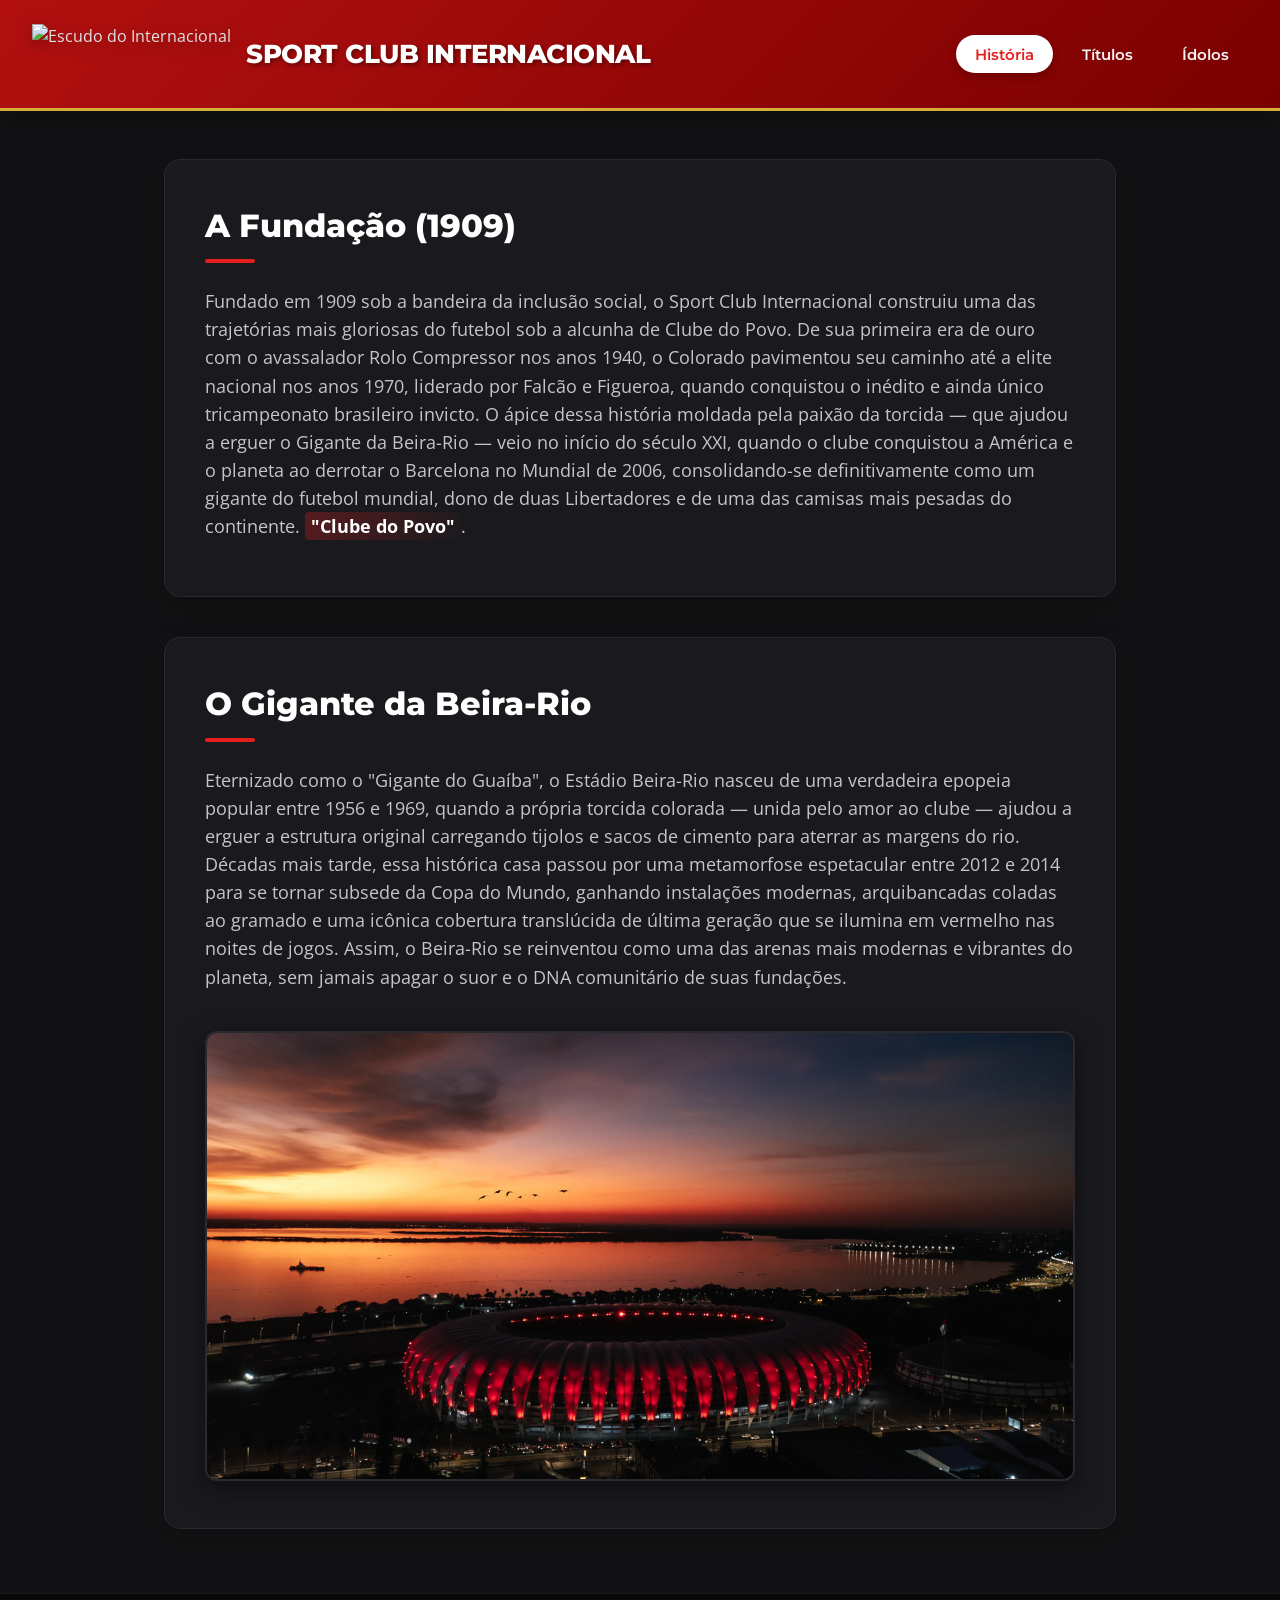
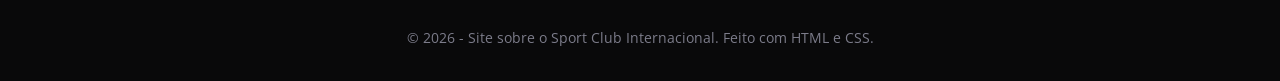
==== index.html @ 6396a7d0 "SITE INTER" ====
<!DOCTYPE html>
<html lang="pt-BR">
<head>
    <meta charset="UTF-8">
    <meta name="viewport" content="width=device-width, initial-scale=1.0">
    <title>Sport Club Internacional - História</title>
    <link rel="stylesheet" href="inter.css">
</head>
<body>

    <header>
        <div class="logo-container">
            <img src="escudo.png" alt="Escudo do Internacional" class="logo">
            <h1>Sport Club Internacional</h1>
        </div>
        <nav>
            <ul>
                <li><a href="index.html" class="active">História</a></li>
                <li><a href="titulos.html">Títulos</a></li>
                <li><a href="idolos.html">Ídolos</a></li>
            </ul>
        </nav>
    </header>

    <main>
        <section>
            <h2>A Fundação (1909)</h2>
            <p>Fundado em 1909 sob a bandeira da inclusão social, o Sport Club Internacional construiu uma das trajetórias mais gloriosas do futebol sob a alcunha de Clube do Povo. De sua primeira era de ouro com o avassalador Rolo Compressor nos anos 1940, o Colorado pavimentou seu caminho até a elite nacional nos anos 1970, liderado por Falcão e Figueroa, quando conquistou o inédito e ainda único tricampeonato brasileiro invicto. O ápice dessa história moldada pela paixão da torcida — que ajudou a erguer o Gigante da Beira-Rio — veio no início do século XXI, quando o clube conquistou a América e o planeta ao derrotar o Barcelona no Mundial de 2006, consolidando-se definitivamente como um gigante do futebol mundial, dono de duas Libertadores e de uma das camisas mais pesadas do continente. <strong>"Clube do Povo"</strong>.</p>
        </section>

        <section>
            <h2>O Gigante da Beira-Rio</h2>
            <p> Eternizado como o "Gigante do Guaíba", o Estádio Beira-Rio nasceu de uma verdadeira epopeia popular entre 1956 e 1969, quando a própria torcida colorada — unida pelo amor ao clube — ajudou a erguer a estrutura original carregando tijolos e sacos de cimento para aterrar as margens do rio. Décadas mais tarde, essa histórica casa passou por uma metamorfose espetacular entre 2012 e 2014 para se tornar subsede da Copa do Mundo, ganhando instalações modernas, arquibancadas coladas ao gramado e uma icônica cobertura translúcida de última geração que se ilumina em vermelho nas noites de jogos. Assim, o Beira-Rio se reinventou como uma das arenas mais modernas e vibrantes do planeta, sem jamais apagar o suor e o DNA comunitário de suas fundações.</p>
            <img src="beira_rio_-_jun_2023-1.jpg" alt="Estádio Beira-Rio Iluminado" class="img-conteudo">
        </section>
    </main>

    <footer>
        <p>&copy; 2026 - Site sobre o Sport Club Internacional. Feito com HTML e CSS.</p>
    </footer>

</body>
</html>
---- inter.css ----
@import url('https://fonts.googleapis.com/css2?family=Montserrat:wght@400;600;800&family=Open+Sans:wght@400;600&display=swap');

* {
    margin: 0;
    padding: 0;
    box-sizing: border-box;
}

body {
    background-color: #121214; 
    color: #e1e1e6;
    font-family: 'Open Sans', sans-serif;
    line-height: 1.6;
    overflow-x: hidden;
}


header {
    background: linear-gradient(135deg, #b31010 0%, #7a0000 100%);
    padding: 1.5rem 2rem;
    position: sticky;
    top: 0;
    z-index: 1000;
    box-shadow: 0 4px 20px rgba(0, 0, 0, 0.4);
    display: flex;
    justify-content: space-between;
    align-items: center;
    border-bottom: 3px solid #d4af37; 
}

.logo-container {
    display: flex;
    align-items: center;
    gap: 15px;
}

.logo {
    height: 60px;
    width: auto;
    filter: drop-shadow(0px 4px 8px rgba(0,0,0,0.3));
    transition: transform 0.3s ease;
}

.logo:hover {
    transform: rotate(5deg) scale(1.05);
}

header h1 {
    font-family: 'Montserrat', sans-serif;
    font-weight: 800;
    font-size: 1.6rem;
    color: #ffffff;
    letter-spacing: -0.5px;
    text-transform: uppercase;
    text-shadow: 2px 2px 4px rgba(0, 0, 0, 0.4);
}

nav ul {
    list-style: none;
    display: flex;
    gap: 10px;
}

nav ul li a {
    text-decoration: none;
    color: #f5f5f5;
    font-family: 'Montserrat', sans-serif;
    font-weight: 600;
    padding: 0.6rem 1.2rem;
    border-radius: 20px;
    transition: all 0.3s ease;
    font-size: 0.95rem;
}

nav ul li a:hover {
    background-color: rgba(255, 255, 255, 0.15);
    color: #ffffff;
}


nav ul li a.active {
    background-color: #ffffff;
    color: #e51e1e;
    box-shadow: 0 4px 10px rgba(0,0,0,0.2);
}


main {
    max-width: 1000px;
    margin: 3rem auto;
    padding: 0 1.5rem;
    display: flex;
    flex-direction: column;
    gap: 2.5rem;
}

section {
    background-color: #1a1a1e; 
    border: 1px solid #29292e;
    padding: 2.5rem;
    border-radius: 16px;
    box-shadow: 0 10px 30px rgba(0, 0, 0, 0.2);
    transition: transform 0.3s ease, border-color 0.3s ease;
}

section:hover {
    transform: translateY(-5px);
    border-color: #b31010;
}


section h2 {
    font-family: 'Montserrat', sans-serif;
    font-weight: 800;
    font-size: 2rem;
    color: #ffffff;
    margin-bottom: 1.5rem;
    position: relative;
    display: inline-block;
}

section h2::after {
    content: '';
    display: block;
    width: 50px;
    height: 4px;
    background-color: #e51e1e;
    margin-top: 8px;
    border-radius: 2px;
    transition: width 0.3s ease;
}

section:hover h2::after {
    width: 100%;
}

section h3 {
    font-family: 'Montserrat', sans-serif;
    font-weight: 600;
    font-size: 1.3rem;
    color: #d4af37; 
    margin-top: 2rem;
    margin-bottom: 0.5rem;
}

section p {
    color: #c4c4cc;
    font-size: 1.1rem;
    margin-bottom: 1rem;
}

section strong {
    color: #ffffff;
    background: linear-gradient(120deg, rgba(229,30,30,0.3) 0%, rgba(229,30,30,0) 100%);
    padding: 2px 6px;
    border-radius: 4px;
}


section ul {
    list-style: none;
    margin: 1.5rem 0;
}

section ul li {
    background-color: #202024;
    margin-bottom: 0.8rem;
    padding: 1rem 1.5rem;
    border-radius: 8px;
    border-left: 4px solid #e51e1e;
    font-size: 1.05rem;
    transition: transform 0.2s ease;
}

section ul li:hover {
    transform: translateX(8px);
    background-color: #29292e;
}

section ul li strong {
    background: none;
    padding: 0;
    color: #d4af37; 
}


.img-conteudo {
    width: 100%;
    max-height: 450px;
    object-fit: cover;
    border-radius: 12px;
    margin-top: 1.5rem;
    border: 2px solid #29292e;
    box-shadow: 0 8px 24px rgba(0,0,0,0.5);
    transition: all 0.4s ease;
}

.img-conteudo:hover {
    border-color: #e51e1e;
    filter: brightness(1.1);
}


.link-externo {
    text-align: center;
    background: #121214;
    border: 1px dashed #323238;
}

.link-externo p {
    margin-bottom: 0;
}

.link-externo a {
    display: inline-block;
    background-color: #e51e1e;
    color: #ffffff;
    text-decoration: none;
    font-family: 'Montserrat', sans-serif;
    font-weight: 600;
    padding: 0.8rem 1.8rem;
    border-radius: 30px;
    margin-left: 5px;
    box-shadow: 0 4px 15px rgba(229, 30, 30, 0.3);
    transition: all 0.3s ease;
}

.link-externo a:hover {
    background-color: #ffffff;
    color: #e51e1e;
    transform: scale(1.05);
    box-shadow: 0 6px 20px rgba(255, 255, 255, 0.2);
}


footer {
    background-color: #09090a;
    padding: 2rem;
    text-align: center;
    margin-top: 4rem;
    border-top: 1px solid #1a1a1e;
}

footer p {
    font-size: 0.9rem;
    color: #7c7c8a;
}


@media (max-width: 768px) {
    header {
        flex-direction: column;
        gap: 15px;
        text-align: center;
        padding: 1.5rem 1rem;
    }

    .logo-container {
        flex-direction: column;
        gap: 8px;
    }

    nav ul {
        width: 100%;
        justify-content: center;
        flex-wrap: wrap;
    }

    nav ul li a {
        padding: 0.5rem 1rem;
        font-size: 0.85rem;
    }

    main {
        margin: 1.5rem auto;
    }

    section {
        padding: 1.5rem;
    }

    section h2 {
        font-size: 1.6rem;
    }
}
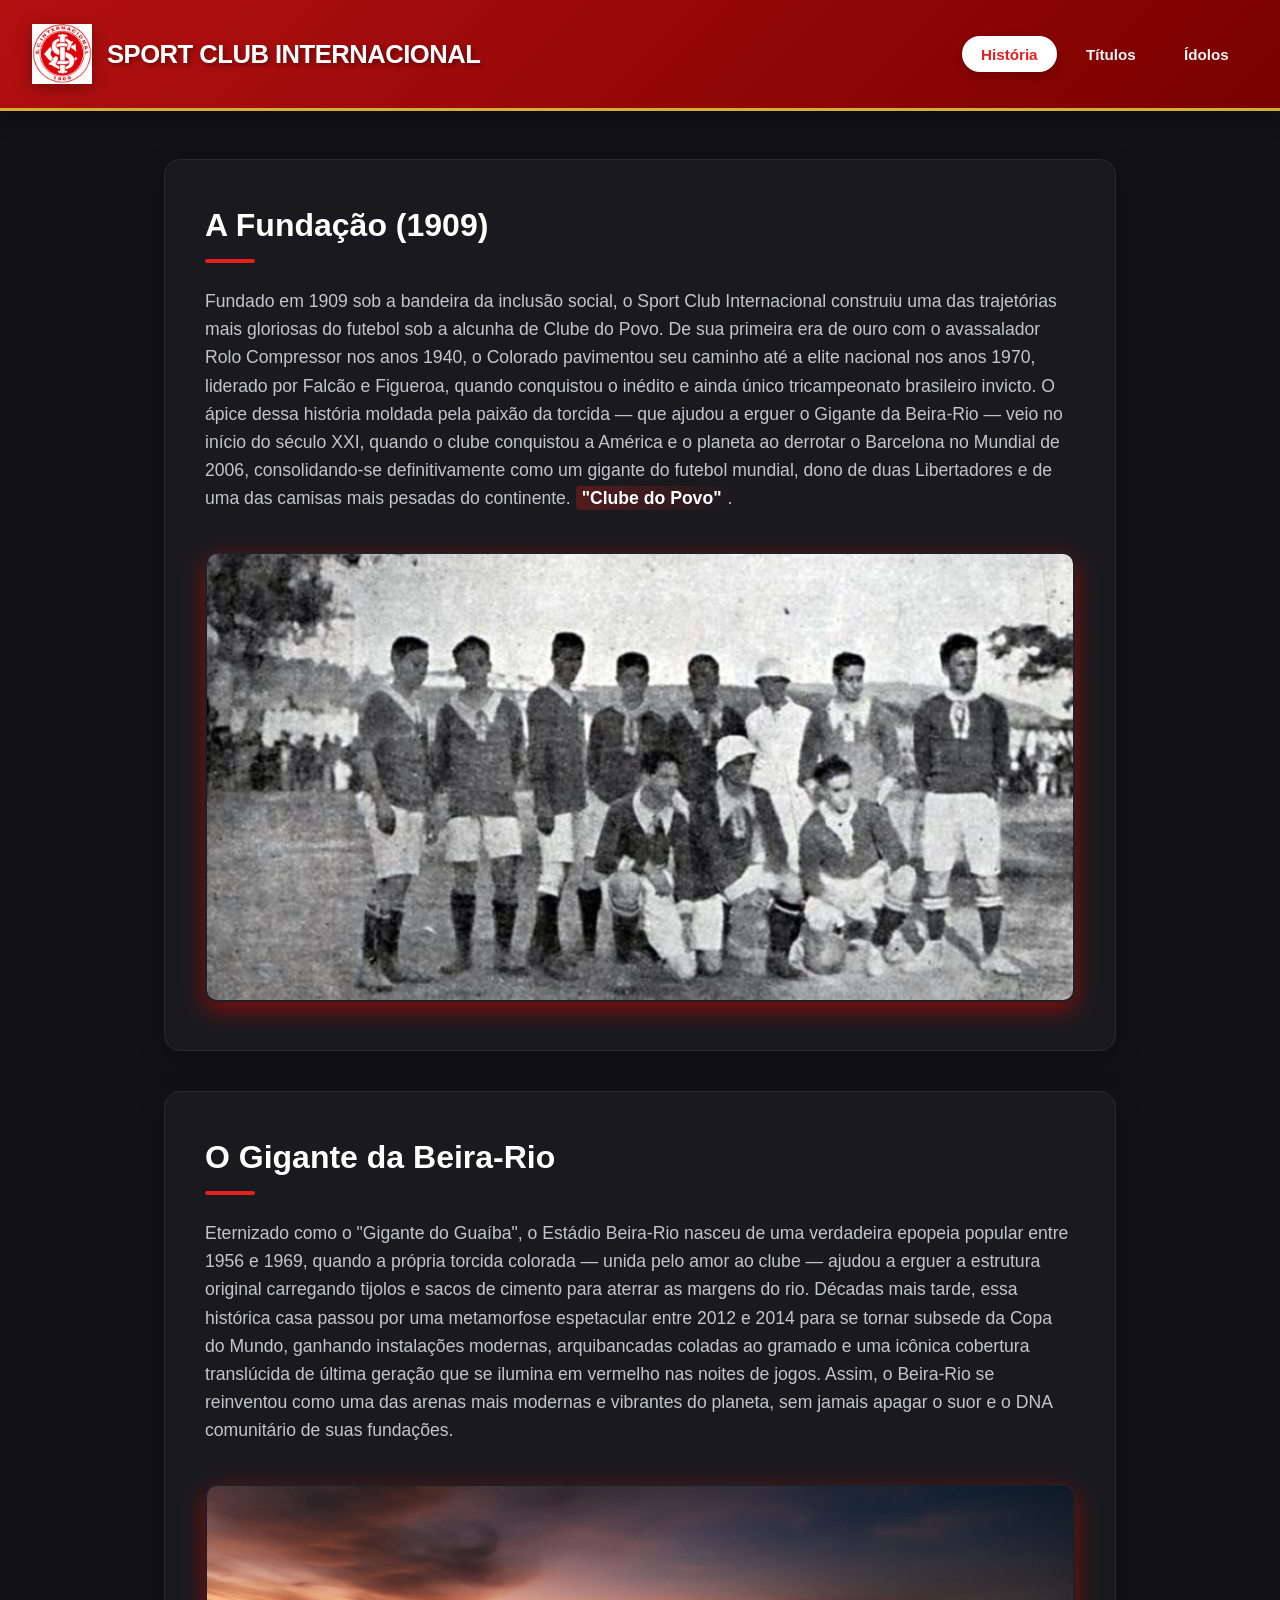
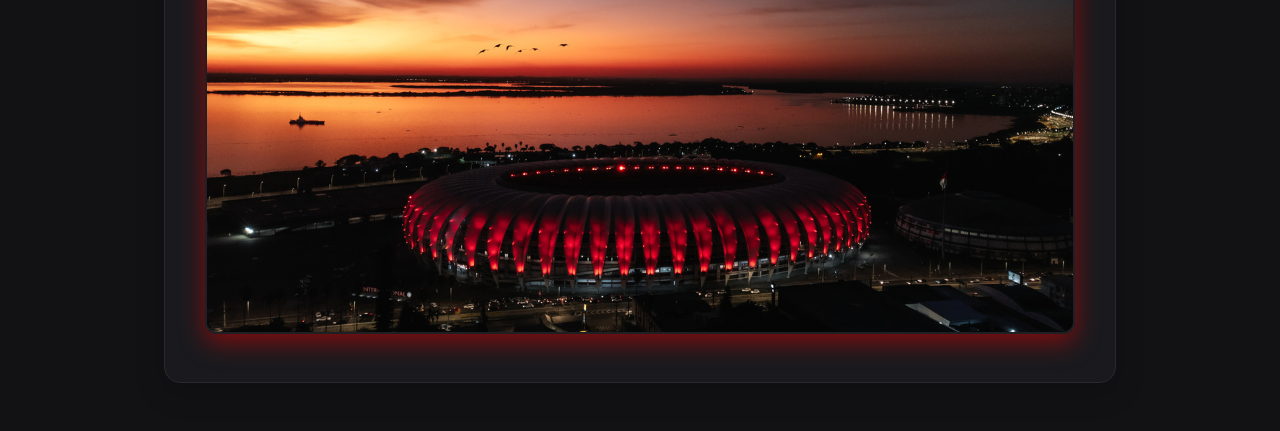
==== commit f69d92bb: "quase la" ====
--- a/index.html
+++ b/index.html
@@ -8,36 +8,33 @@
 </head>
 <body>
 
-    <header>
-        <div class="logo-container">
-            <img src="escudo.png" alt="Escudo do Internacional" class="logo">
-            <h1>Sport Club Internacional</h1>
-        </div>
-        <nav>
-            <ul>
-                <li><a href="index.html" class="active">História</a></li>
-                <li><a href="titulos.html">Títulos</a></li>
-                <li><a href="idolos.html">Ídolos</a></li>
-            </ul>
-        </nav>
+<header>
+  <div class="logo-container">
+    <img src="ChatGPT Image 3 de jun. de 2026, 11_00_15.png" alt="Escudo do Internacional" class="logo">
+ <h1>Sport Club Internacional</h1>
+</div>
+<nav>
+     <ul>
+        <li><a href="index.html" class="active">História</a></li>
+        <li><a href="titulos.html">Títulos</a></li>
+        <li><a href="idolos.html">Ídolos</a></li>
+    </ul>
+    </nav>
     </header>
 
-    <main>
-        <section>
-            <h2>A Fundação (1909)</h2>
-            <p>Fundado em 1909 sob a bandeira da inclusão social, o Sport Club Internacional construiu uma das trajetórias mais gloriosas do futebol sob a alcunha de Clube do Povo. De sua primeira era de ouro com o avassalador Rolo Compressor nos anos 1940, o Colorado pavimentou seu caminho até a elite nacional nos anos 1970, liderado por Falcão e Figueroa, quando conquistou o inédito e ainda único tricampeonato brasileiro invicto. O ápice dessa história moldada pela paixão da torcida — que ajudou a erguer o Gigante da Beira-Rio — veio no início do século XXI, quando o clube conquistou a América e o planeta ao derrotar o Barcelona no Mundial de 2006, consolidando-se definitivamente como um gigante do futebol mundial, dono de duas Libertadores e de uma das camisas mais pesadas do continente. <strong>"Clube do Povo"</strong>.</p>
-        </section>
+<main>
+    <section>
+        <h2>A Fundação (1909)</h2>
+        <p>Fundado em 1909 sob a bandeira da inclusão social, o Sport Club Internacional construiu uma das trajetórias mais gloriosas do futebol sob a alcunha de Clube do Povo. De sua primeira era de ouro com o avassalador Rolo Compressor nos anos 1940, o Colorado pavimentou seu caminho até a elite nacional nos anos 1970, liderado por Falcão e Figueroa, quando conquistou o inédito e ainda único tricampeonato brasileiro invicto. O ápice dessa história moldada pela paixão da torcida — que ajudou a erguer o Gigante da Beira-Rio — veio no início do século XXI, quando o clube conquistou a América e o planeta ao derrotar o Barcelona no Mundial de 2006, consolidando-se definitivamente como um gigante do futebol mundial, dono de duas Libertadores e de uma das camisas mais pesadas do continente. <strong>"Clube do Povo"</strong>.</p>
+        <img src="Sport_Club_Internacional_em_1919-768x559.jpg" alt="Inico de Tudo" class="img-Historia">
+    </section>
 
-        <section>
-            <h2>O Gigante da Beira-Rio</h2>
-            <p> Eternizado como o "Gigante do Guaíba", o Estádio Beira-Rio nasceu de uma verdadeira epopeia popular entre 1956 e 1969, quando a própria torcida colorada — unida pelo amor ao clube — ajudou a erguer a estrutura original carregando tijolos e sacos de cimento para aterrar as margens do rio. Décadas mais tarde, essa histórica casa passou por uma metamorfose espetacular entre 2012 e 2014 para se tornar subsede da Copa do Mundo, ganhando instalações modernas, arquibancadas coladas ao gramado e uma icônica cobertura translúcida de última geração que se ilumina em vermelho nas noites de jogos. Assim, o Beira-Rio se reinventou como uma das arenas mais modernas e vibrantes do planeta, sem jamais apagar o suor e o DNA comunitário de suas fundações.</p>
-            <img src="beira_rio_-_jun_2023-1.jpg" alt="Estádio Beira-Rio Iluminado" class="img-conteudo">
+     <section>
+        <h2>O Gigante da Beira-Rio</h2>
+        <p> Eternizado como o "Gigante do Guaíba", o Estádio Beira-Rio nasceu de uma verdadeira epopeia popular entre 1956 e 1969, quando a própria torcida colorada — unida pelo amor ao clube — ajudou a erguer a estrutura original carregando tijolos e sacos de cimento para aterrar as margens do rio. Décadas mais tarde, essa histórica casa passou por uma metamorfose espetacular entre 2012 e 2014 para se tornar subsede da Copa do Mundo, ganhando instalações modernas, arquibancadas coladas ao gramado e uma icônica cobertura translúcida de última geração que se ilumina em vermelho nas noites de jogos. Assim, o Beira-Rio se reinventou como uma das arenas mais modernas e vibrantes do planeta, sem jamais apagar o suor e o DNA comunitário de suas fundações.</p>
+    <img src="beira_rio_-_jun_2023-1.jpg" alt="Estádio Beira-Rio Iluminado" class="img-conteudo">
         </section>
     </main>
 
-    <footer>
-        <p>&copy; 2026 - Site sobre o Sport Club Internacional. Feito com HTML e CSS.</p>
-    </footer>
-
 </body>
 </html>
--- a/inter.css
+++ b/inter.css
@@ -1,5 +1,15 @@
 
-@import url('https://fonts.googleapis.com/css2?family=Montserrat:wght@400;600;800&family=Open+Sans:wght@400;600&display=swap');
+.img-Historia{
+    width: 100%;
+    max-height: 450px;
+    object-fit: cover;
+    border-radius: 12px;
+    margin-top: 1.5rem;
+    border: 2px solid #202024;
+    box-shadow: 0 8px 24px rgba(236, 0, 0, 0.5);
+    transition: all 0.4s ease;
+
+}
 
 * {
     margin: 0;
@@ -164,7 +174,7 @@
 }
 
 section ul li {
-    background-color: #202024;
+    background-color: #1a1a20;
     margin-bottom: 0.8rem;
     padding: 1rem 1.5rem;
     border-radius: 8px;
@@ -191,13 +201,13 @@
     object-fit: cover;
     border-radius: 12px;
     margin-top: 1.5rem;
-    border: 2px solid #29292e;
-    box-shadow: 0 8px 24px rgba(0,0,0,0.5);
+    border: 2px solid #202024;
+    box-shadow: 0 8px 24px rgba(236, 0, 0, 0.5);
     transition: all 0.4s ease;
 }
 
 .img-conteudo:hover {
-    border-color: #e51e1e;
+    border-color: #af0809;
     filter: brightness(1.1);
 }
 
@@ -214,7 +224,7 @@
 
 .link-externo a {
     display: inline-block;
-    background-color: #e51e1e;
+    background-color: #af0808;
     color: #ffffff;
     text-decoration: none;
     font-family: 'Montserrat', sans-serif;
@@ -234,53 +244,4 @@
 }
 
 
-footer {
-    background-color: #09090a;
-    padding: 2rem;
-    text-align: center;
-    margin-top: 4rem;
-    border-top: 1px solid #1a1a1e;
-}
-
-footer p {
-    font-size: 0.9rem;
-    color: #7c7c8a;
-}
-
-
-@media (max-width: 768px) {
-    header {
-        flex-direction: column;
-        gap: 15px;
-        text-align: center;
-        padding: 1.5rem 1rem;
-    }
-
-    .logo-container {
-        flex-direction: column;
-        gap: 8px;
-    }
-
-    nav ul {
-        width: 100%;
-        justify-content: center;
-        flex-wrap: wrap;
-    }
-
-    nav ul li a {
-        padding: 0.5rem 1rem;
-        font-size: 0.85rem;
-    }
-
-    main {
-        margin: 1.5rem auto;
-    }
-
-    section {
-        padding: 1.5rem;
-    }
-
-    section h2 {
-        font-size: 1.6rem;
-    }
-}+
